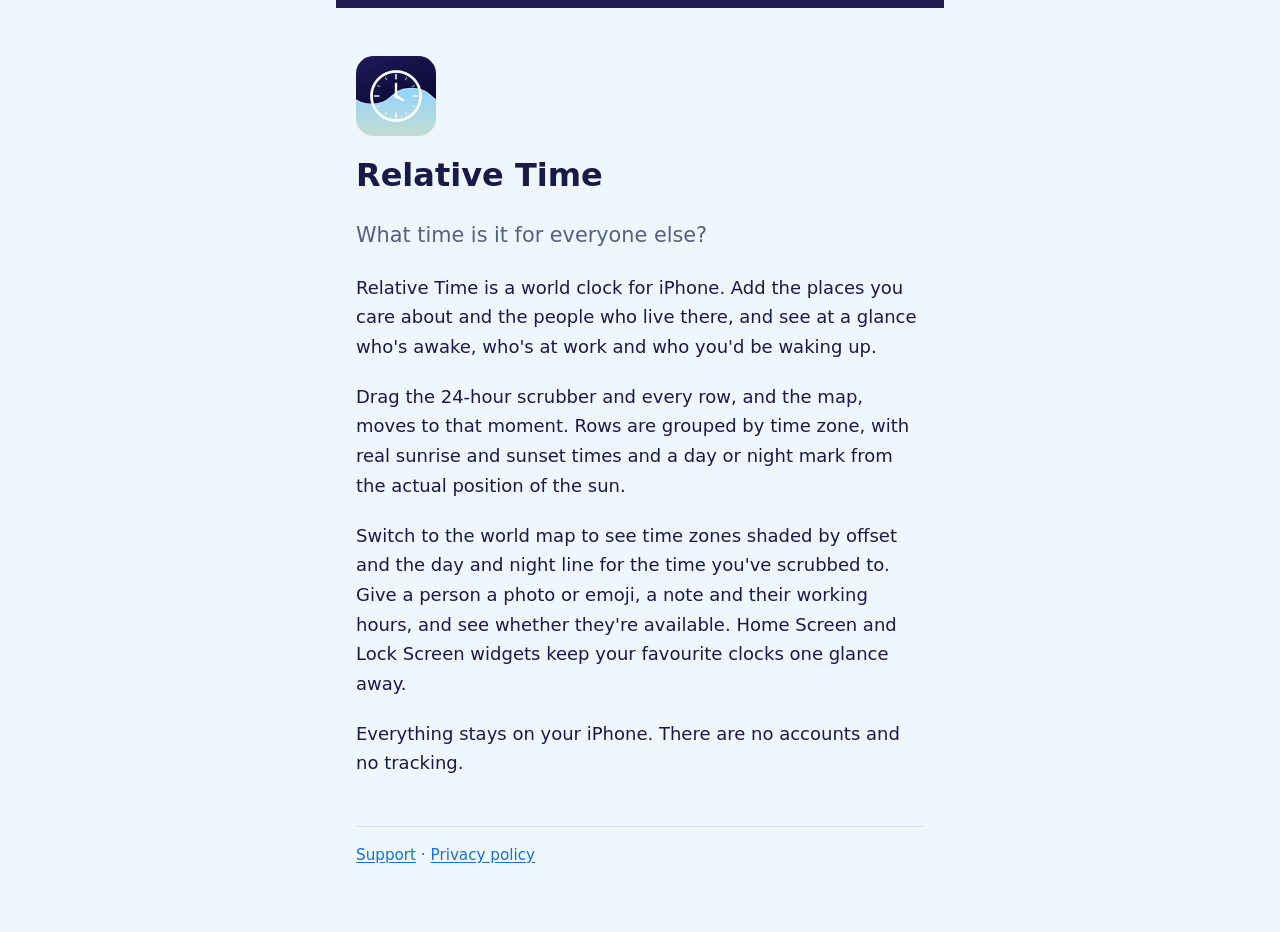
==== index.html @ d95a7ffa "Relative Time site: home, support and privacy policy Claude-Session: https://claude.ai/code/session_" ====
<!doctype html>
<html lang="en">
<head>
  <meta charset="utf-8">
  <meta name="viewport" content="width=device-width, initial-scale=1">
  <title>Relative Time</title>
  <meta name="description" content="A world clock for the people and places you care about, with a map, a scrubber and widgets.">
  <meta property="og:site_name" content="Relative Time">
  <meta property="og:title" content="Relative Time">
  <meta property="og:description" content="A world clock for the people and places you care about, with a map, a scrubber and widgets.">
  <meta name="theme-color" content="#eef7fd" media="(prefers-color-scheme: light)">
  <meta name="theme-color" content="#14123a" media="(prefers-color-scheme: dark)">
  <link rel="icon" href="icon.png">
  <link rel="stylesheet" href="style.css">
</head>
<body>
  <main>
    <img class="icon" src="icon.png" alt="Relative Time app icon">
    <h1>Relative Time</h1>
    <p class="lede">What time is it for everyone else?</p>
    <p>Relative Time is a world clock for iPhone. Add the places you care about and the people who live there, and see at a glance who's awake, who's at work and who you'd be waking up.</p>
    <p>Drag the 24-hour scrubber and every row, and the map, moves to that moment. Rows are grouped by time zone, with real sunrise and sunset times and a day or night mark from the actual position of the sun.</p>
    <p>Switch to the world map to see time zones shaded by offset and the day and night line for the time you've scrubbed to. Give a person a photo or emoji, a note and their working hours, and see whether they're available. Home Screen and Lock Screen widgets keep your favourite clocks one glance away.</p>
    <p>Everything stays on your iPhone. There are no accounts and no tracking.</p>
    <footer>
      <a href="support/">Support</a> · <a href="privacy/">Privacy policy</a>
    </footer>
  </main>
</body>
</html>
---- style.css ----
:root {
  color-scheme: light dark;
  --bg: #eef7fd;
  --fg: #1b1946;
  --muted: #566080;
  --link: #1a6fda;
  --accent: #1f1c4f;
  --accent-2: #92d3fa;
  --rule: #cfe3f1;
}
@media (prefers-color-scheme: dark) {
  :root {
    --bg: #14123a;
    --fg: #e9eefb;
    --muted: #a3acd0;
    --link: #4a9eff;
    --accent: #92d3fa;
    --accent-2: #2a2766;
    --rule: #2b2963;
  }
}
html { background: var(--bg); }
* { box-sizing: border-box; }
body {
  margin: 0;
  background: var(--bg);
  color: var(--fg);
  font: 1.125rem/1.65 ui-rounded, "SF Pro Rounded", -apple-system, system-ui, sans-serif;
  -webkit-text-size-adjust: 100%;
}
main { max-width: 38rem; margin: 0 auto; padding: 3rem 1.25rem 4rem; border-top: .5rem solid var(--accent); }
h1 { font-size: 2rem; line-height: 1.2; margin: 0 0 1.5rem; }
h2 { font-size: 1.25rem; margin: 2rem 0 .5rem; }
p, ul { margin: 0 0 1.25rem; }
li { margin-bottom: .5rem; }
a { color: var(--link); text-underline-offset: .15em; }
.icon { width: 5rem; height: 5rem; border-radius: 22%; display: block; margin-bottom: 1.25rem; }
.lede { font-size: 1.3rem; color: var(--muted); }
footer { margin-top: 3rem; padding-top: 1rem; border-top: 1px solid var(--rule); color: var(--muted); font-size: .95rem; }
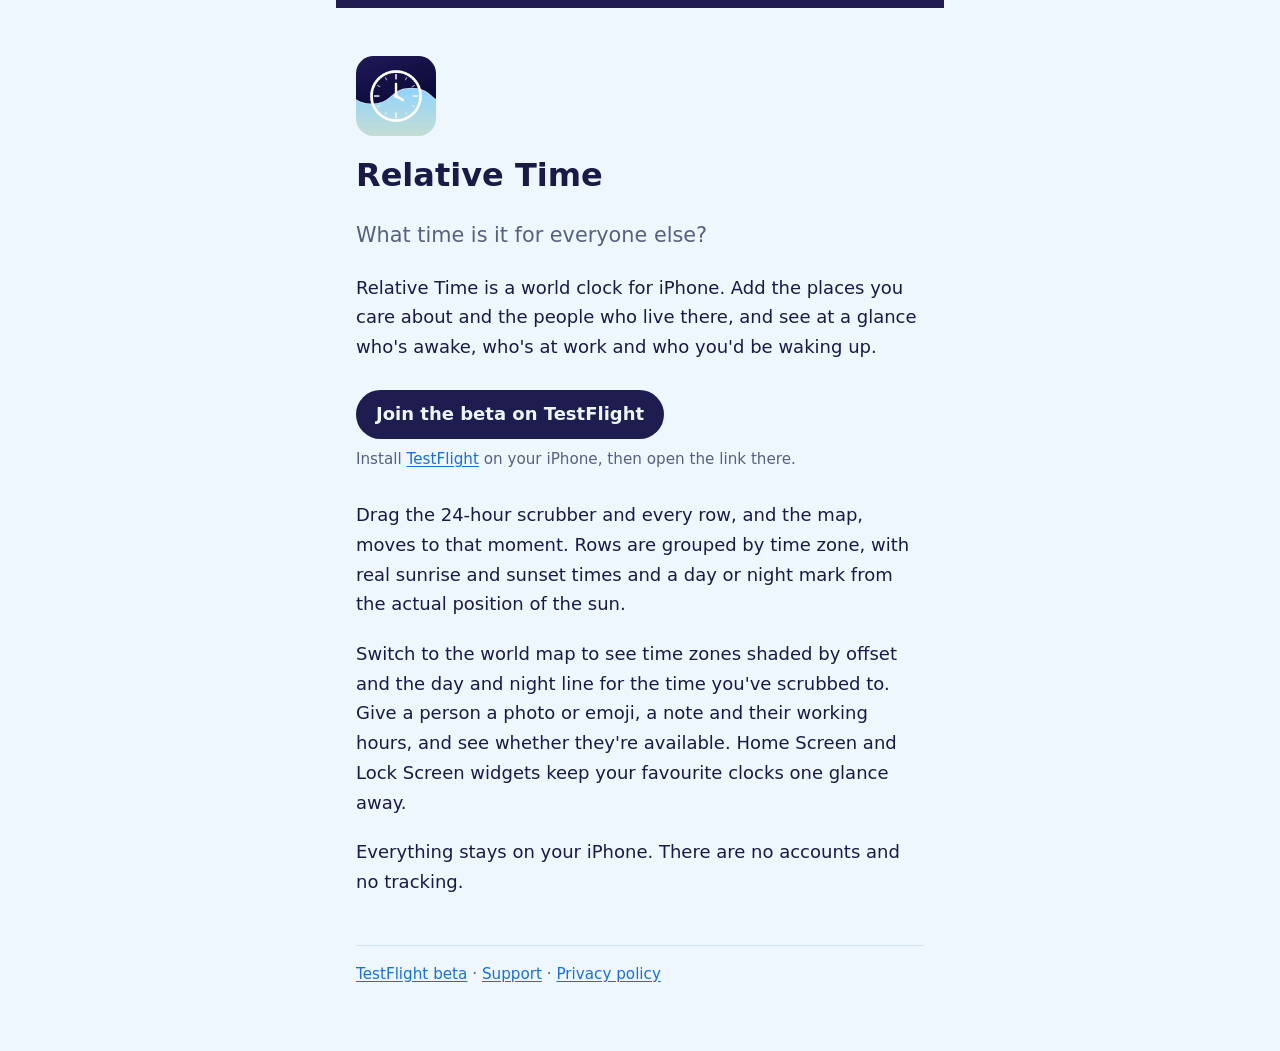
==== commit 52a95e42: "Merge testflight-link (TestFlight beta button on the home page) Claude-Session: https://claude.ai/co" ====
--- a/index.html
+++ b/index.html
@@ -8,6 +8,7 @@
   <meta property="og:site_name" content="Relative Time">
   <meta property="og:title" content="Relative Time">
   <meta property="og:description" content="A world clock for the people and places you care about, with a map, a scrubber and widgets.">
+  <link rel="canonical" href="https://relativetime.ozbe.dev/">
   <meta name="theme-color" content="#eef7fd" media="(prefers-color-scheme: light)">
   <meta name="theme-color" content="#14123a" media="(prefers-color-scheme: dark)">
   <link rel="icon" href="icon.png">
@@ -19,11 +20,13 @@
     <h1>Relative Time</h1>
     <p class="lede">What time is it for everyone else?</p>
     <p>Relative Time is a world clock for iPhone. Add the places you care about and the people who live there, and see at a glance who's awake, who's at work and who you'd be waking up.</p>
+    <p class="beta"><a class="button" href="https://testflight.apple.com/join/cBEBUjZW">Join the beta on TestFlight</a><br>
+    <span class="note">Install <a href="https://apps.apple.com/app/testflight/id899247664">TestFlight</a> on your iPhone, then open the link there.</span></p>
     <p>Drag the 24-hour scrubber and every row, and the map, moves to that moment. Rows are grouped by time zone, with real sunrise and sunset times and a day or night mark from the actual position of the sun.</p>
     <p>Switch to the world map to see time zones shaded by offset and the day and night line for the time you've scrubbed to. Give a person a photo or emoji, a note and their working hours, and see whether they're available. Home Screen and Lock Screen widgets keep your favourite clocks one glance away.</p>
     <p>Everything stays on your iPhone. There are no accounts and no tracking.</p>
     <footer>
-      <a href="support/">Support</a> · <a href="privacy/">Privacy policy</a>
+      <a href="https://testflight.apple.com/join/cBEBUjZW">TestFlight beta</a> · <a href="support/">Support</a> · <a href="privacy/">Privacy policy</a>
     </footer>
   </main>
 </body>
--- a/style.css
+++ b/style.css
@@ -36,4 +36,7 @@
 a { color: var(--link); text-underline-offset: .15em; }
 .icon { width: 5rem; height: 5rem; border-radius: 22%; display: block; margin-bottom: 1.25rem; }
 .lede { font-size: 1.3rem; color: var(--muted); }
+.beta { margin: 1.75rem 0; }
+.button { display: inline-block; padding: .6rem 1.25rem; border-radius: 999px; background: var(--accent); color: var(--bg); font-weight: 600; text-decoration: none; }
+.note { display: inline-block; margin-top: .5rem; color: var(--muted); font-size: .95rem; }
 footer { margin-top: 3rem; padding-top: 1rem; border-top: 1px solid var(--rule); color: var(--muted); font-size: .95rem; }
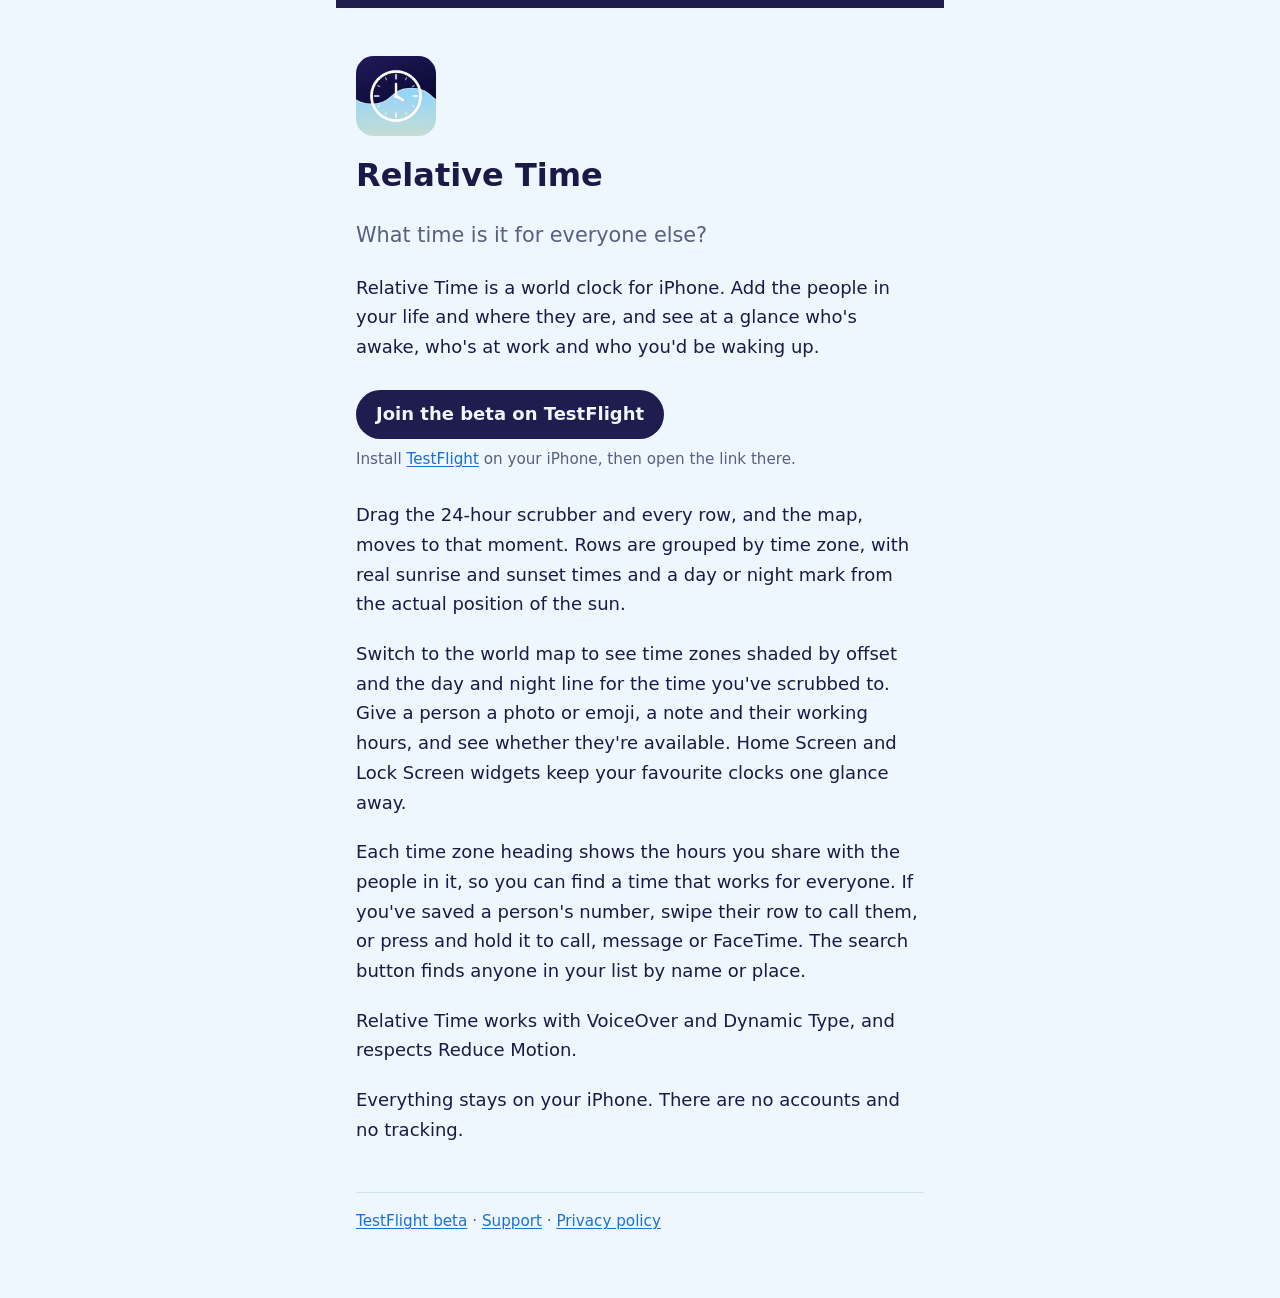
==== commit 02302a42: "Merge features-update (site copy matches the latest app) Claude-Session: https://claude.ai/code/sess" ====
--- a/index.html
+++ b/index.html
@@ -19,11 +19,13 @@
     <img class="icon" src="icon.png" alt="Relative Time app icon">
     <h1>Relative Time</h1>
     <p class="lede">What time is it for everyone else?</p>
-    <p>Relative Time is a world clock for iPhone. Add the places you care about and the people who live there, and see at a glance who's awake, who's at work and who you'd be waking up.</p>
+    <p>Relative Time is a world clock for iPhone. Add the people in your life and where they are, and see at a glance who's awake, who's at work and who you'd be waking up.</p>
     <p class="beta"><a class="button" href="https://testflight.apple.com/join/cBEBUjZW">Join the beta on TestFlight</a><br>
     <span class="note">Install <a href="https://apps.apple.com/app/testflight/id899247664">TestFlight</a> on your iPhone, then open the link there.</span></p>
     <p>Drag the 24-hour scrubber and every row, and the map, moves to that moment. Rows are grouped by time zone, with real sunrise and sunset times and a day or night mark from the actual position of the sun.</p>
     <p>Switch to the world map to see time zones shaded by offset and the day and night line for the time you've scrubbed to. Give a person a photo or emoji, a note and their working hours, and see whether they're available. Home Screen and Lock Screen widgets keep your favourite clocks one glance away.</p>
+    <p>Each time zone heading shows the hours you share with the people in it, so you can find a time that works for everyone. If you've saved a person's number, swipe their row to call them, or press and hold it to call, message or FaceTime. The search button finds anyone in your list by name or place.</p>
+    <p>Relative Time works with VoiceOver and Dynamic Type, and respects Reduce Motion.</p>
     <p>Everything stays on your iPhone. There are no accounts and no tracking.</p>
     <footer>
       <a href="https://testflight.apple.com/join/cBEBUjZW">TestFlight beta</a> · <a href="support/">Support</a> · <a href="privacy/">Privacy policy</a>
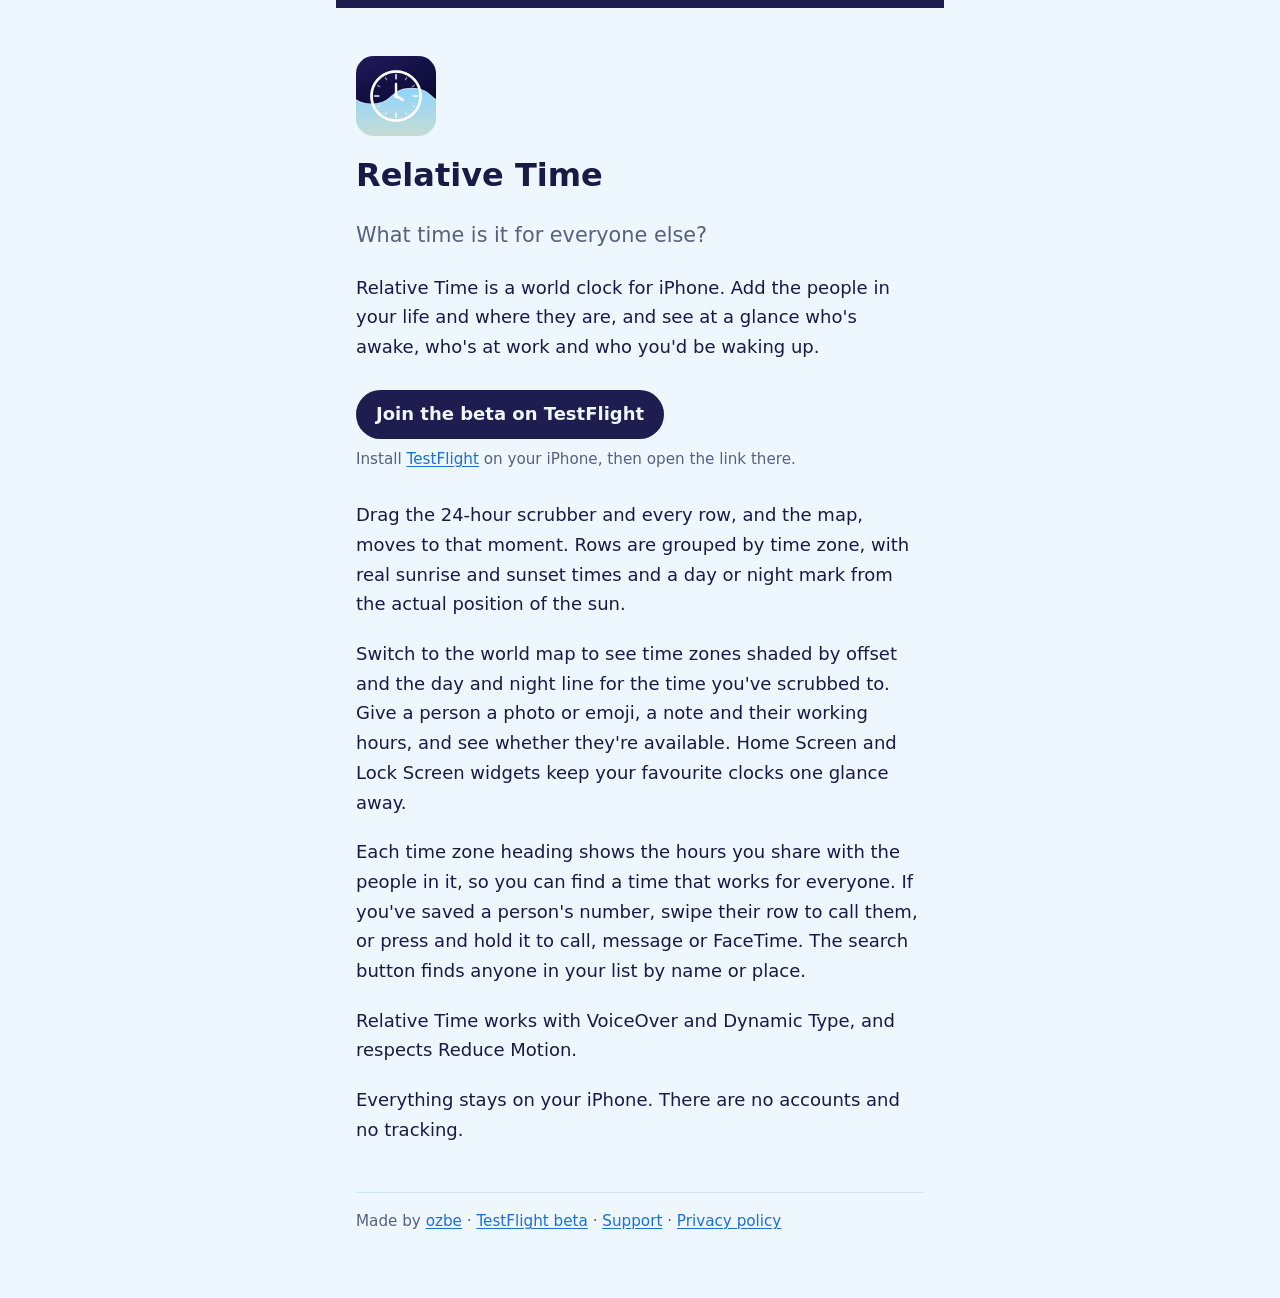
==== commit 1c521799: "Footer links to ozbe.dev: Made by ozbe, on every page Claude-Session: https://claude.ai/code/session" ====
--- a/index.html
+++ b/index.html
@@ -28,7 +28,7 @@
     <p>Relative Time works with VoiceOver and Dynamic Type, and respects Reduce Motion.</p>
     <p>Everything stays on your iPhone. There are no accounts and no tracking.</p>
     <footer>
-      <a href="https://testflight.apple.com/join/cBEBUjZW">TestFlight beta</a> · <a href="support/">Support</a> · <a href="privacy/">Privacy policy</a>
+      Made by <a href="https://ozbe.dev/" rel="author">ozbe</a> · <a href="https://testflight.apple.com/join/cBEBUjZW">TestFlight beta</a> · <a href="support/">Support</a> · <a href="privacy/">Privacy policy</a>
     </footer>
   </main>
 </body>
